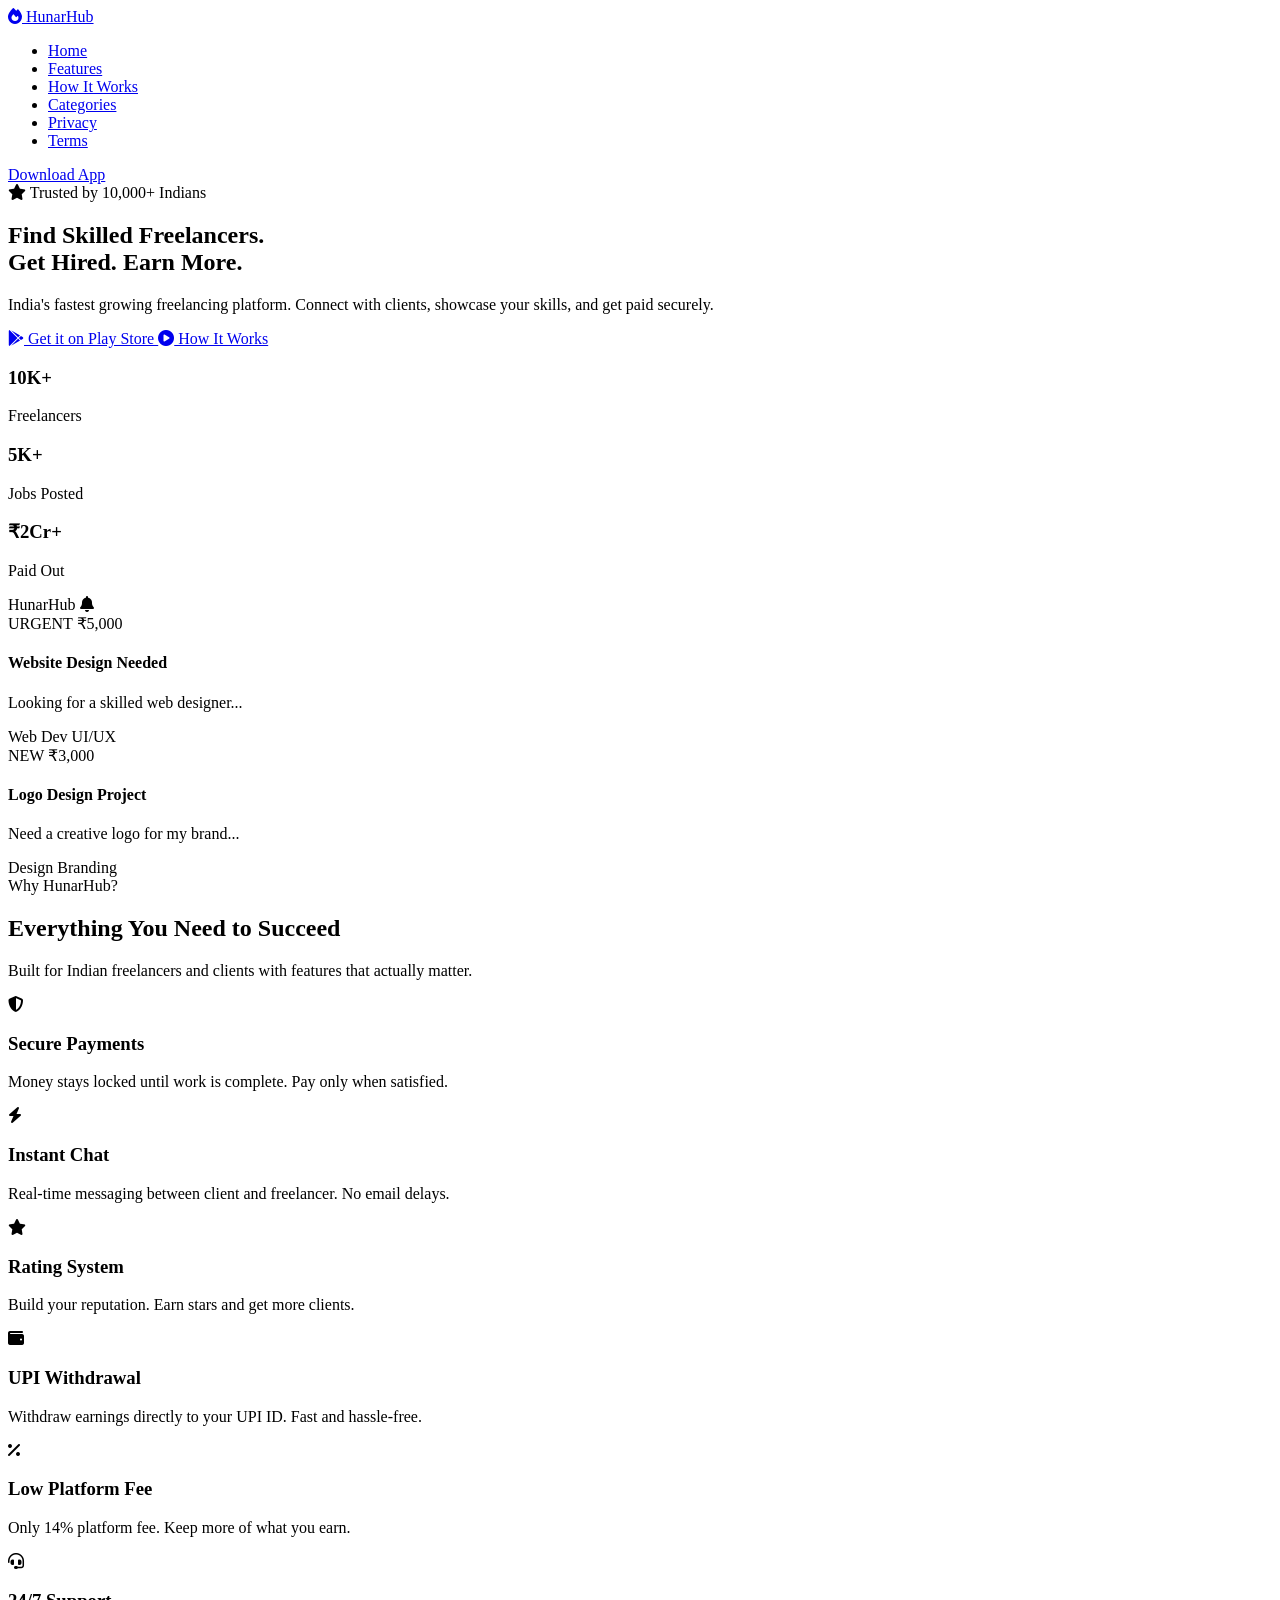
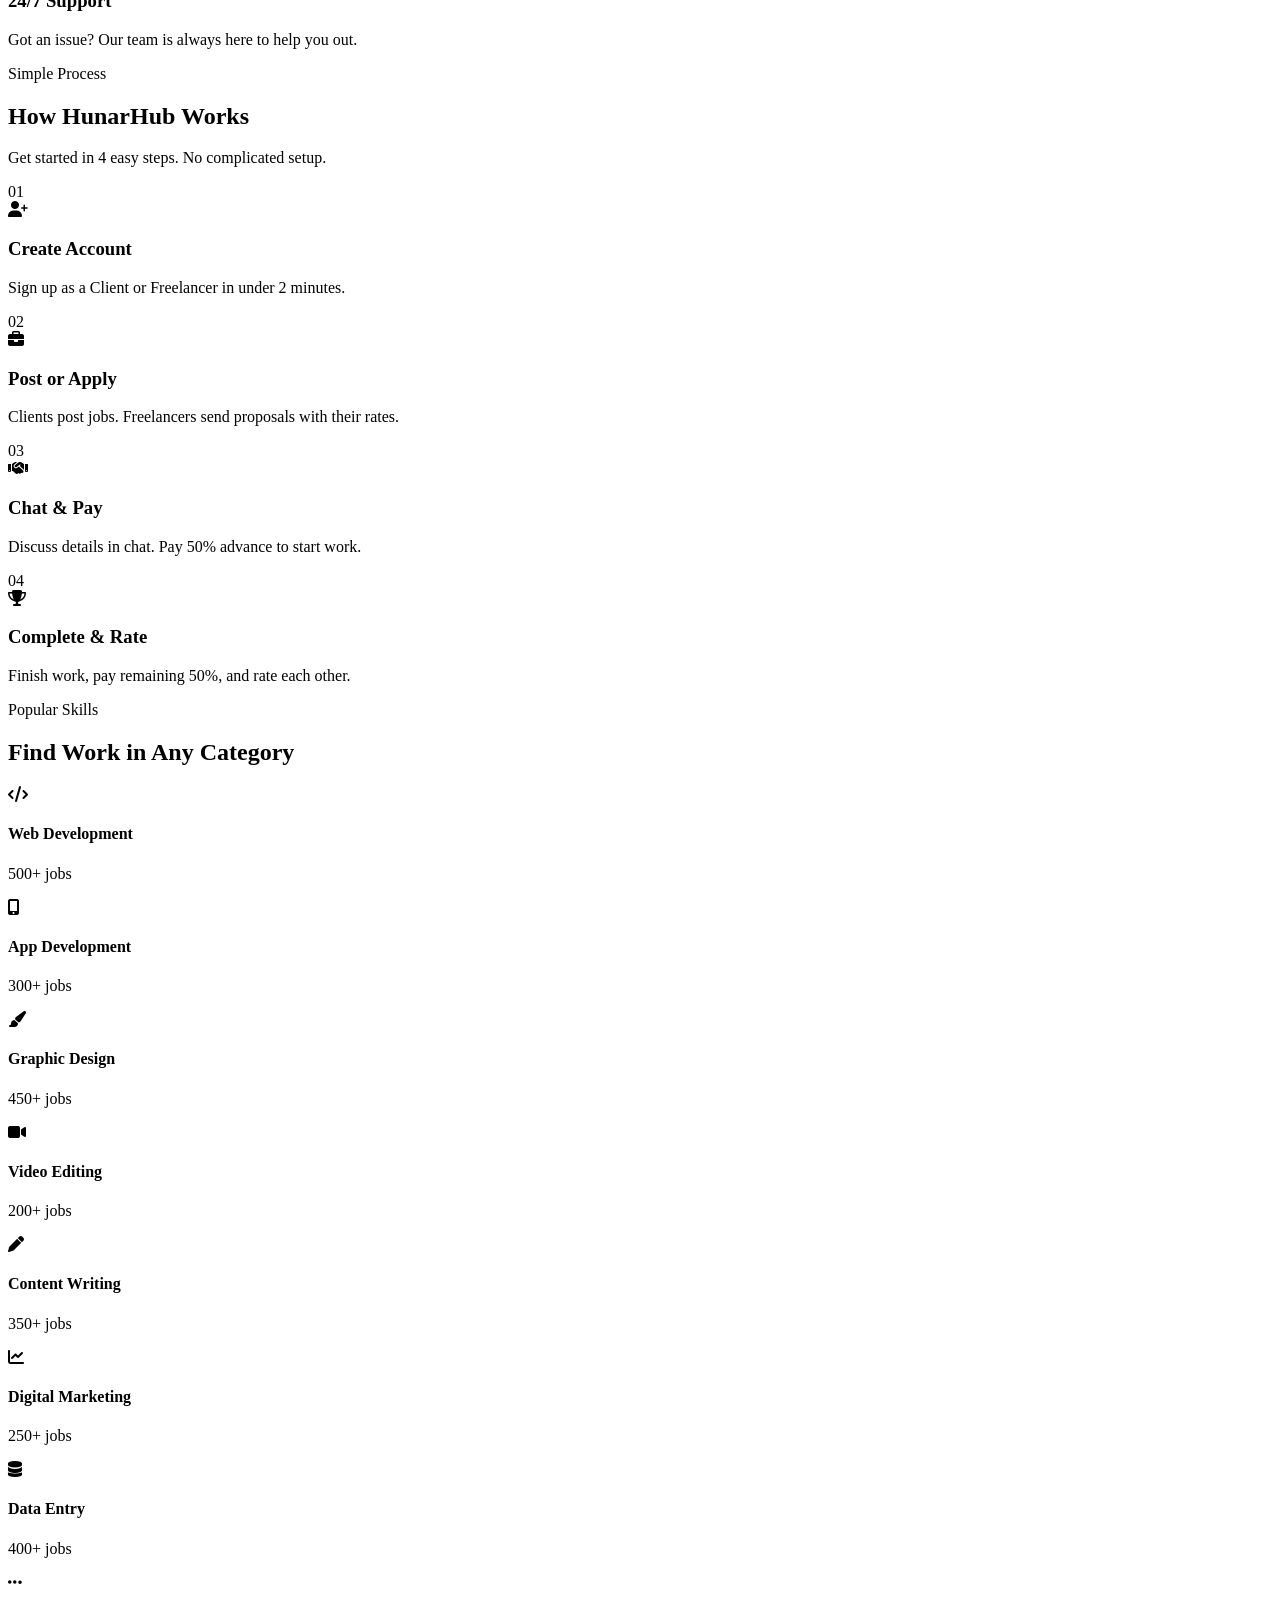
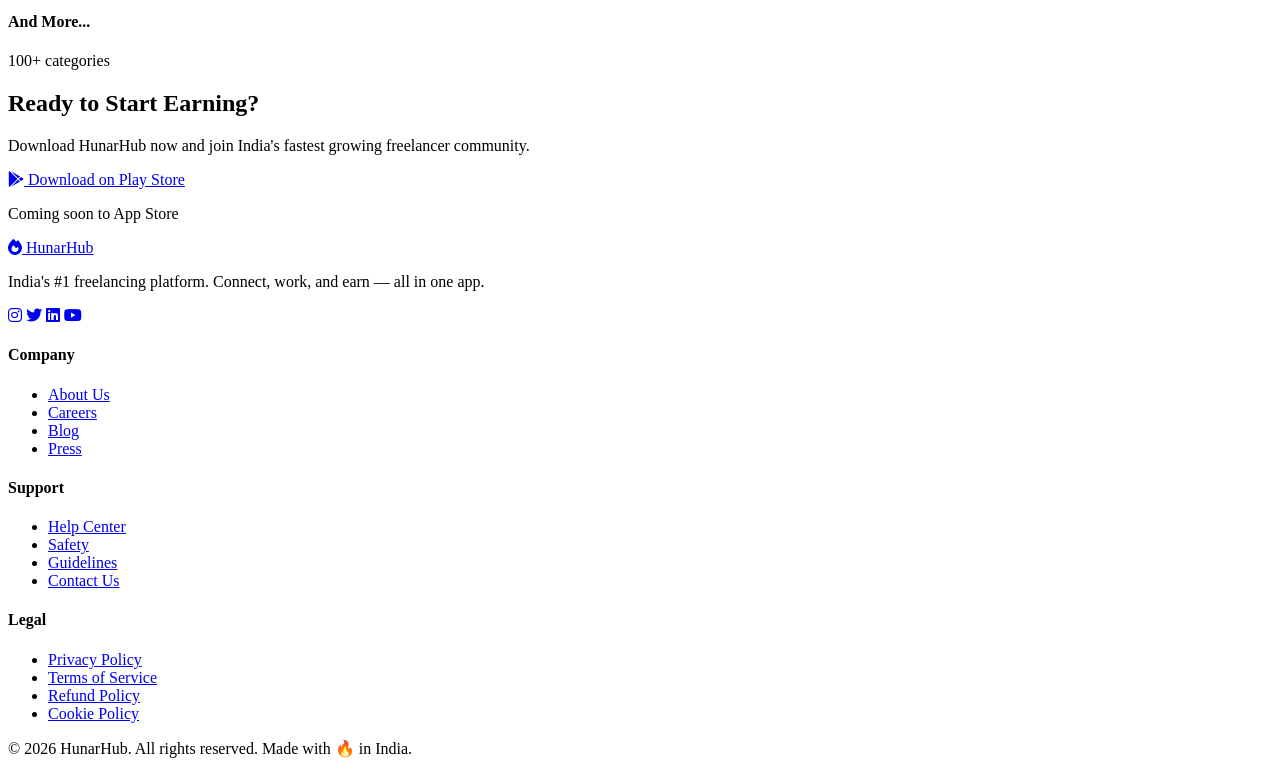
==== index.html @ efbfeac0 "a" ====
<!DOCTYPE html>
<html lang="en">
<head>
    <meta charset="UTF-8">
    <meta name="viewport" content="width=device-width, initial-scale=1.0">
    <title>HunarHub - India's #1 Freelancing Platform</title>
    <meta name="description" content="HunarHub - Find skilled freelancers or get hired. India's fastest growing freelancing marketplace.">
    <meta name="keywords" content="freelancing, hire freelancers, find work, India, jobs, skills">
    <link rel="icon" type="image/png" href="images/favicon.png">
    <link rel="stylesheet" href="css/style.css">
    <link href="https://fonts.googleapis.com/css2?family=Poppins:wght@300;400;500;600;700;800&display=swap" rel="stylesheet">
    <link rel="stylesheet" href="https://cdnjs.cloudflare.com/ajax/libs/font-awesome/6.4.0/css/all.min.css">
</head>
<body>
    <!-- Navigation -->
    <nav class="navbar">
        <div class="container">
            <a href="index.html" class="logo">
                <i class="fas fa-fire"></i>
                <span>HunarHub</span>
            </a>
            <ul class="nav-links">
                <li><a href="#home">Home</a></li>
                <li><a href="#features">Features</a></li>
                <li><a href="#how-it-works">How It Works</a></li>
                <li><a href="#categories">Categories</a></li>
                <li><a href="privacy.html">Privacy</a></li>
                <li><a href="terms.html">Terms</a></li>
            </ul>
            <div class="nav-buttons">
                <a href="#download" class="btn btn-primary">Download App</a>
            </div>
            <div class="hamburger">
                <span></span>
                <span></span>
                <span></span>
            </div>
        </div>
    </nav>

    <!-- Hero Section -->
    <section id="home" class="hero">
        <div class="container">
            <div class="hero-content">
                <div class="hero-badge">
                    <i class="fas fa-star"></i>
                    Trusted by 10,000+ Indians
                </div>
                <h1>Find Skilled Freelancers.<br><span class="gradient-text">Get Hired.</span> Earn More.</h1>
                <p class="hero-subtitle">India's fastest growing freelancing platform. Connect with clients, showcase your skills, and get paid securely.</p>
                <div class="hero-buttons">
                    <a href="#download" class="btn btn-primary btn-lg">
                        <i class="fab fa-google-play"></i>
                        Get it on Play Store
                    </a>
                    <a href="#how-it-works" class="btn btn-outline btn-lg">
                        <i class="fas fa-play-circle"></i>
                        How It Works
                    </a>
                </div>
                <div class="hero-stats">
                    <div class="stat">
                        <h3>10K+</h3>
                        <p>Freelancers</p>
                    </div>
                    <div class="stat">
                        <h3>5K+</h3>
                        <p>Jobs Posted</p>
                    </div>
                    <div class="stat">
                        <h3>₹2Cr+</h3>
                        <p>Paid Out</p>
                    </div>
                </div>
            </div>
            <div class="hero-image">
                <div class="phone-mockup">
                    <div class="phone-screen">
                        <div class="app-header">
                            <span>HunarHub</span>
                            <i class="fas fa-bell"></i>
                        </div>
                        <div class="app-card">
                            <div class="app-card-header">
                                <span class="badge urgent">URGENT</span>
                                <span class="price">₹5,000</span>
                            </div>
                            <h4>Website Design Needed</h4>
                            <p>Looking for a skilled web designer...</p>
                            <div class="app-tags">
                                <span>Web Dev</span>
                                <span>UI/UX</span>
                            </div>
                        </div>
                        <div class="app-card">
                            <div class="app-card-header">
                                <span class="badge">NEW</span>
                                <span class="price">₹3,000</span>
                            </div>
                            <h4>Logo Design Project</h4>
                            <p>Need a creative logo for my brand...</p>
                            <div class="app-tags">
                                <span>Design</span>
                                <span>Branding</span>
                            </div>
                        </div>
                    </div>
                </div>
            </div>
        </div>
        <div class="hero-bg-shapes">
            <div class="shape shape-1"></div>
            <div class="shape shape-2"></div>
            <div class="shape shape-3"></div>
        </div>
    </section>

    <!-- Features Section -->
    <section id="features" class="features">
        <div class="container">
            <div class="section-header">
                <span class="section-tag">Why HunarHub?</span>
                <h2>Everything You Need to <span class="gradient-text">Succeed</span></h2>
                <p>Built for Indian freelancers and clients with features that actually matter.</p>
            </div>
            <div class="features-grid">
                <div class="feature-card">
                    <div class="feature-icon">
                        <i class="fas fa-shield-alt"></i>
                    </div>
                    <h3>Secure Payments</h3>
                    <p>Money stays locked until work is complete. Pay only when satisfied.</p>
                </div>
                <div class="feature-card">
                    <div class="feature-icon">
                        <i class="fas fa-bolt"></i>
                    </div>
                    <h3>Instant Chat</h3>
                    <p>Real-time messaging between client and freelancer. No email delays.</p>
                </div>
                <div class="feature-card">
                    <div class="feature-icon">
                        <i class="fas fa-star"></i>
                    </div>
                    <h3>Rating System</h3>
                    <p>Build your reputation. Earn stars and get more clients.</p>
                </div>
                <div class="feature-card">
                    <div class="feature-icon">
                        <i class="fas fa-wallet"></i>
                    </div>
                    <h3>UPI Withdrawal</h3>
                    <p>Withdraw earnings directly to your UPI ID. Fast and hassle-free.</p>
                </div>
                <div class="feature-card">
                    <div class="feature-icon">
                        <i class="fas fa-percentage"></i>
                    </div>
                    <h3>Low Platform Fee</h3>
                    <p>Only 14% platform fee. Keep more of what you earn.</p>
                </div>
                <div class="feature-card">
                    <div class="feature-icon">
                        <i class="fas fa-headset"></i>
                    </div>
                    <h3>24/7 Support</h3>
                    <p>Got an issue? Our team is always here to help you out.</p>
                </div>
            </div>
        </div>
    </section>

    <!-- How It Works -->
    <section id="how-it-works" class="how-it-works">
        <div class="container">
            <div class="section-header">
                <span class="section-tag">Simple Process</span>
                <h2>How <span class="gradient-text">HunarHub</span> Works</h2>
                <p>Get started in 4 easy steps. No complicated setup.</p>
            </div>
            <div class="steps">
                <div class="step">
                    <div class="step-number">01</div>
                    <div class="step-content">
                        <div class="step-icon"><i class="fas fa-user-plus"></i></div>
                        <h3>Create Account</h3>
                        <p>Sign up as a Client or Freelancer in under 2 minutes.</p>
                    </div>
                </div>
                <div class="step">
                    <div class="step-number">02</div>
                    <div class="step-content">
                        <div class="step-icon"><i class="fas fa-briefcase"></i></div>
                        <h3>Post or Apply</h3>
                        <p>Clients post jobs. Freelancers send proposals with their rates.</p>
                    </div>
                </div>
                <div class="step">
                    <div class="step-number">03</div>
                    <div class="step-content">
                        <div class="step-icon"><i class="fas fa-handshake"></i></div>
                        <h3>Chat & Pay</h3>
                        <p>Discuss details in chat. Pay 50% advance to start work.</p>
                    </div>
                </div>
                <div class="step">
                    <div class="step-number">04</div>
                    <div class="step-content">
                        <div class="step-icon"><i class="fas fa-trophy"></i></div>
                        <h3>Complete & Rate</h3>
                        <p>Finish work, pay remaining 50%, and rate each other.</p>
                    </div>
                </div>
            </div>
        </div>
    </section>

    <!-- Categories -->
    <section id="categories" class="categories">
        <div class="container">
            <div class="section-header">
                <span class="section-tag">Popular Skills</span>
                <h2>Find Work in <span class="gradient-text">Any Category</span></h2>
            </div>
            <div class="categories-grid">
                <div class="category-card">
                    <i class="fas fa-code"></i>
                    <h4>Web Development</h4>
                    <p>500+ jobs</p>
                </div>
                <div class="category-card">
                    <i class="fas fa-mobile-alt"></i>
                    <h4>App Development</h4>
                    <p>300+ jobs</p>
                </div>
                <div class="category-card">
                    <i class="fas fa-paint-brush"></i>
                    <h4>Graphic Design</h4>
                    <p>450+ jobs</p>
                </div>
                <div class="category-card">
                    <i class="fas fa-video"></i>
                    <h4>Video Editing</h4>
                    <p>200+ jobs</p>
                </div>
                <div class="category-card">
                    <i class="fas fa-pen"></i>
                    <h4>Content Writing</h4>
                    <p>350+ jobs</p>
                </div>
                <div class="category-card">
                    <i class="fas fa-chart-line"></i>
                    <h4>Digital Marketing</h4>
                    <p>250+ jobs</p>
                </div>
                <div class="category-card">
                    <i class="fas fa-database"></i>
                    <h4>Data Entry</h4>
                    <p>400+ jobs</p>
                </div>
                <div class="category-card">
                    <i class="fas fa-ellipsis-h"></i>
                    <h4>And More...</h4>
                    <p>100+ categories</p>
                </div>
            </div>
        </div>
    </section>

    <!-- CTA Section -->
    <section id="download" class="cta">
        <div class="container">
            <div class="cta-content">
                <h2>Ready to Start Earning?</h2>
                <p>Download HunarHub now and join India's fastest growing freelancer community.</p>
                <a href="#" class="btn btn-white btn-lg">
                    <i class="fab fa-google-play"></i>
                    Download on Play Store
                </a>
                <p class="cta-note">Coming soon to App Store</p>
            </div>
        </div>
    </section>

    <!-- Footer -->
    <footer class="footer">
        <div class="container">
            <div class="footer-grid">
                <div class="footer-brand">
                    <a href="index.html" class="logo">
                        <i class="fas fa-fire"></i>
                        <span>HunarHub</span>
                    </a>
                    <p>India's #1 freelancing platform. Connect, work, and earn — all in one app.</p>
                    <div class="social-links">
                        <a href="#"><i class="fab fa-instagram"></i></a>
                        <a href="#"><i class="fab fa-twitter"></i></a>
                        <a href="#"><i class="fab fa-linkedin"></i></a>
                        <a href="#"><i class="fab fa-youtube"></i></a>
                    </div>
                </div>
                <div class="footer-links">
                    <h4>Company</h4>
                    <ul>
                        <li><a href="#">About Us</a></li>
                        <li><a href="#">Careers</a></li>
                        <li><a href="#">Blog</a></li>
                        <li><a href="#">Press</a></li>
                    </ul>
                </div>
                <div class="footer-links">
                    <h4>Support</h4>
                    <ul>
                        <li><a href="#">Help Center</a></li>
                        <li><a href="#">Safety</a></li>
                        <li><a href="#">Guidelines</a></li>
                        <li><a href="mailto:support@hunarhub.app">Contact Us</a></li>
                    </ul>
                </div>
                <div class="footer-links">
                    <h4>Legal</h4>
                    <ul>
                        <li><a href="privacy.html">Privacy Policy</a></li>
                        <li><a href="terms.html">Terms of Service</a></li>
                        <li><a href="#">Refund Policy</a></li>
                        <li><a href="#">Cookie Policy</a></li>
                    </ul>
                </div>
            </div>
            <div class="footer-bottom">
                <p>© 2026 HunarHub. All rights reserved. Made with 🔥 in India.</p>
            </div>
        </div>
    </footer>

    <script src="js/main.js"></script>
</body>
</html>
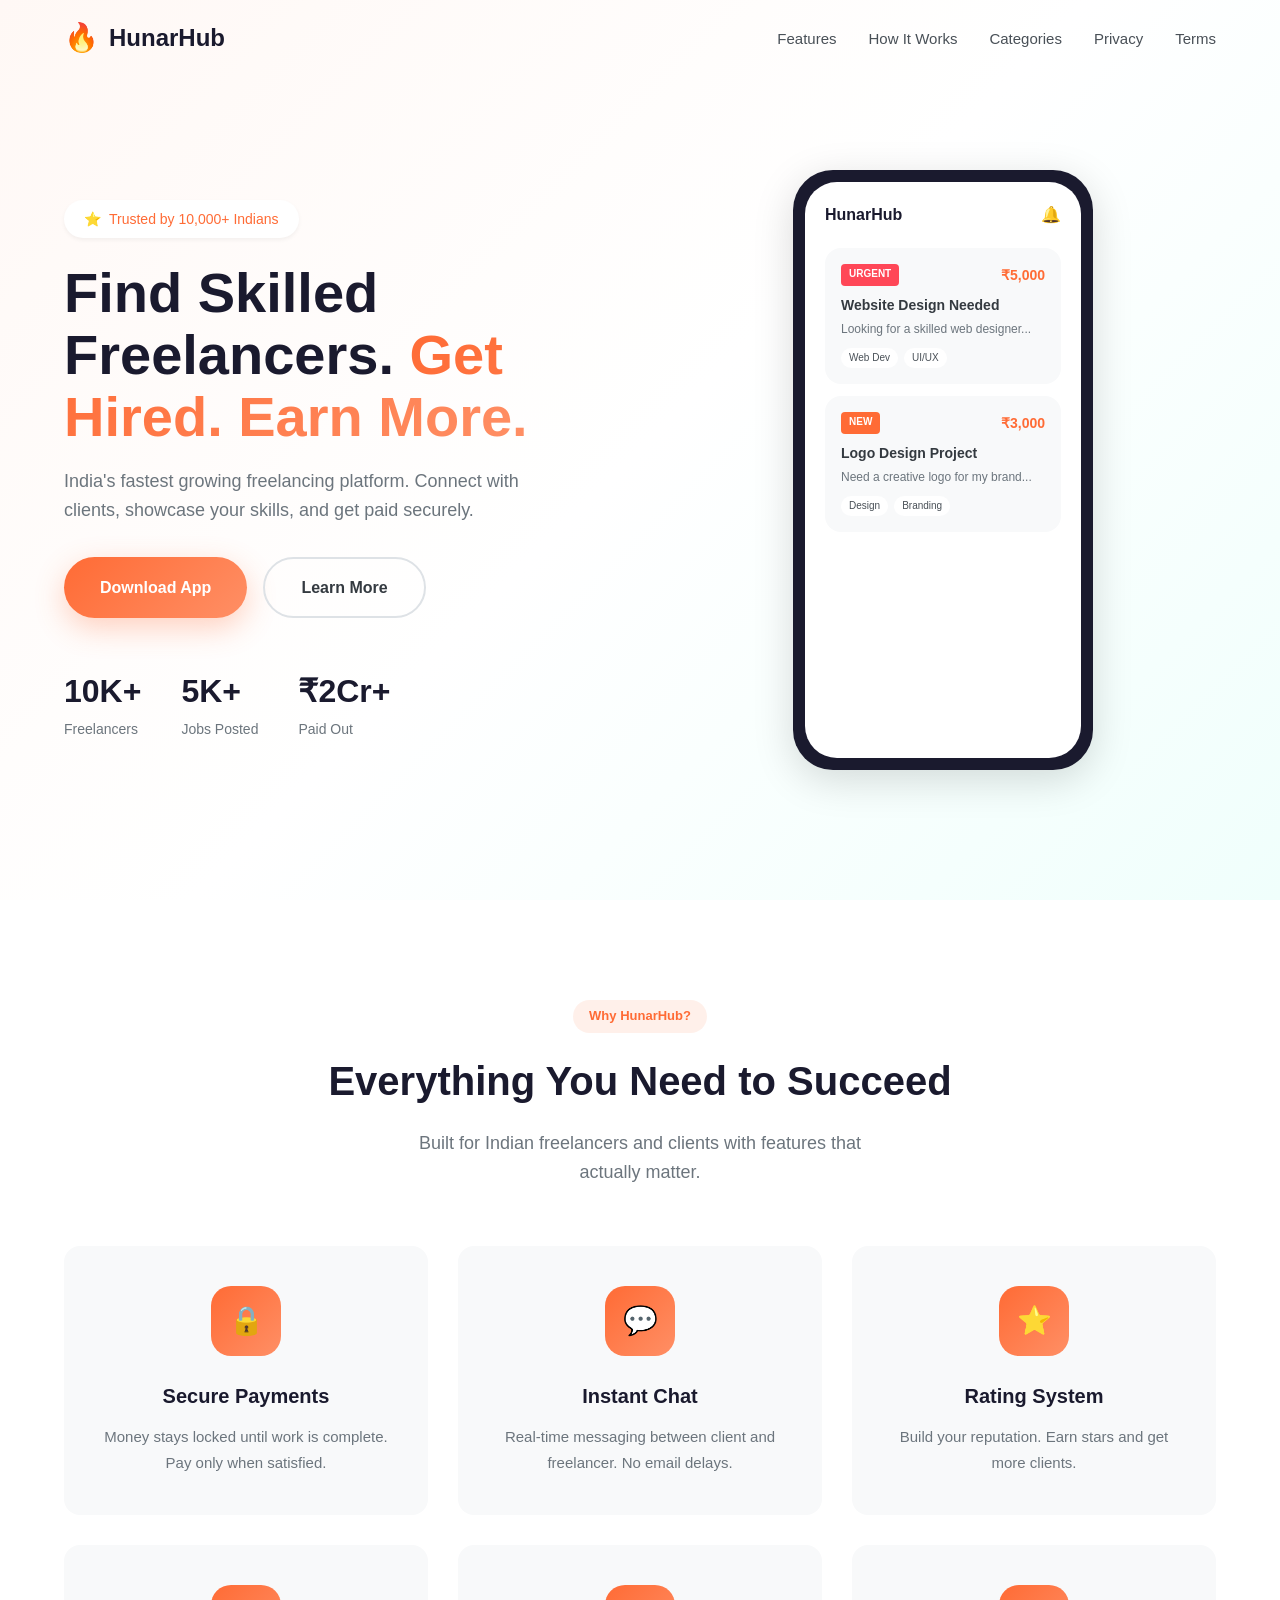
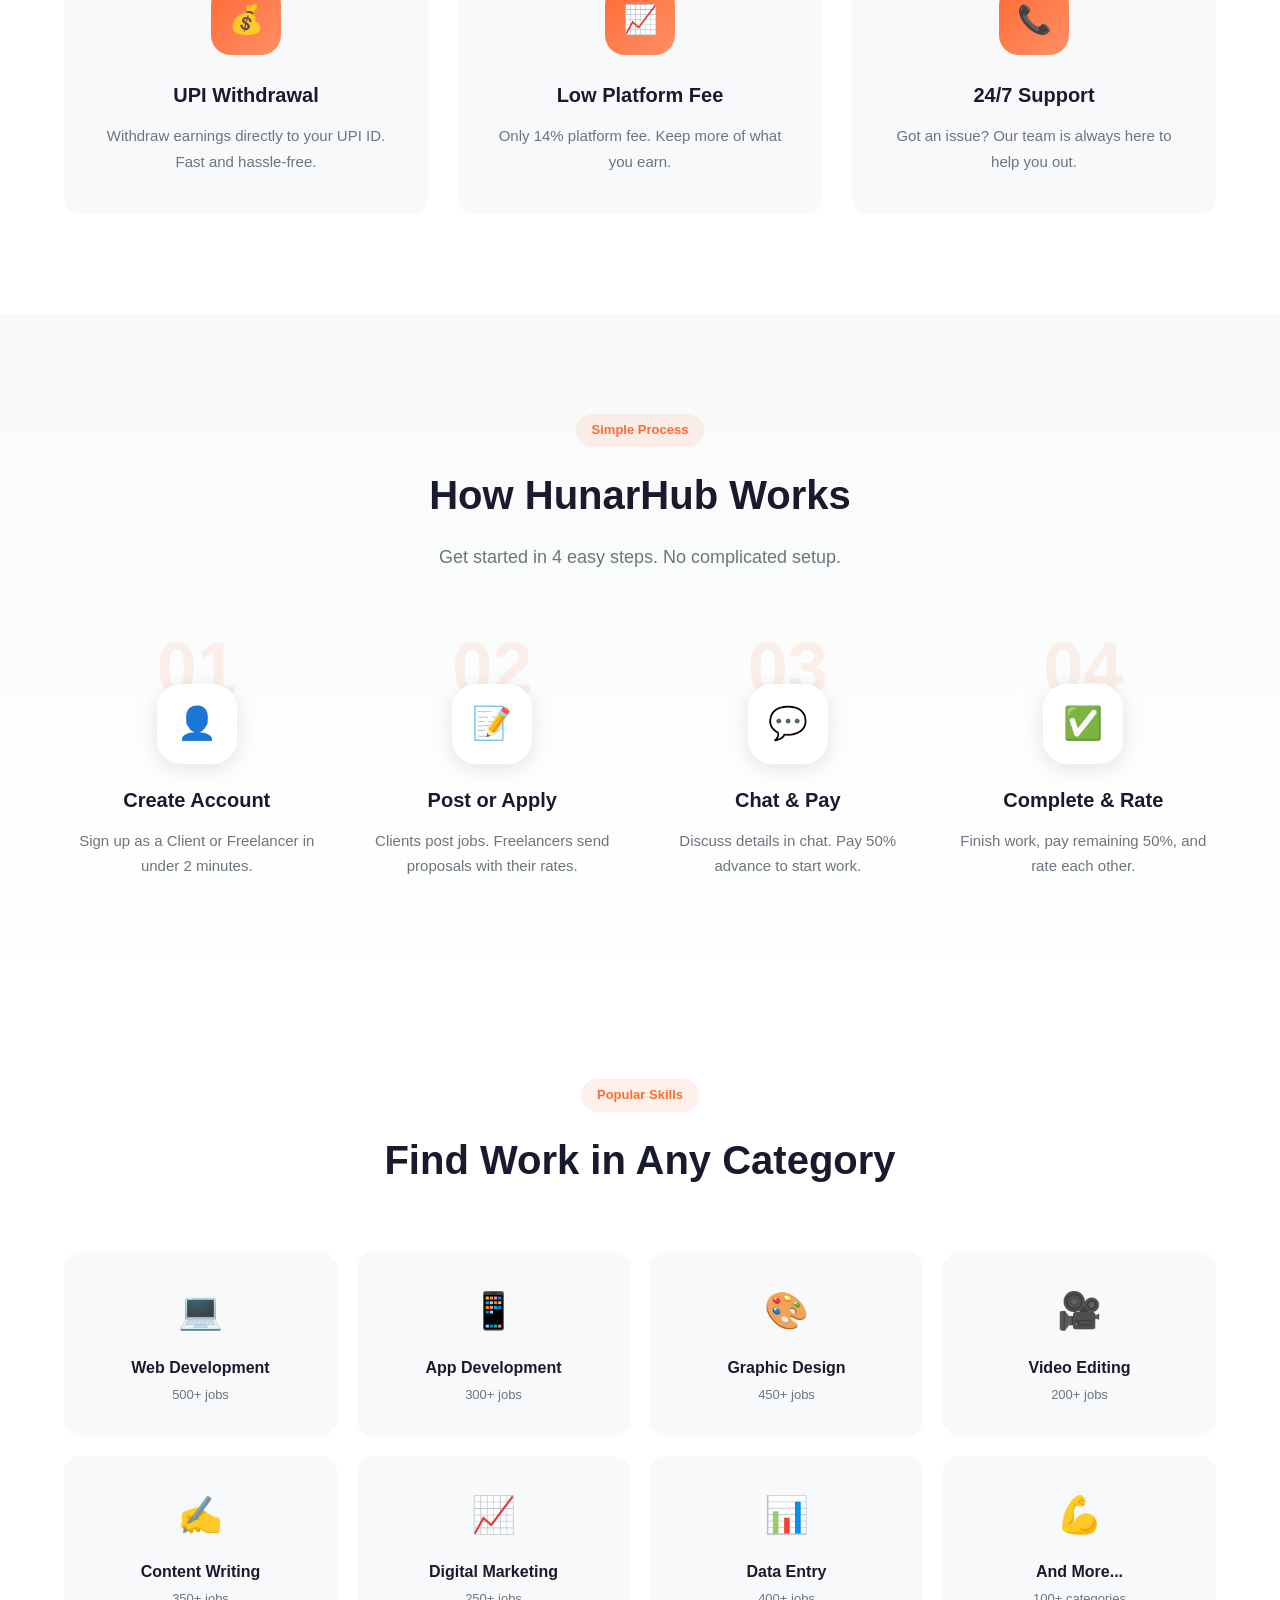
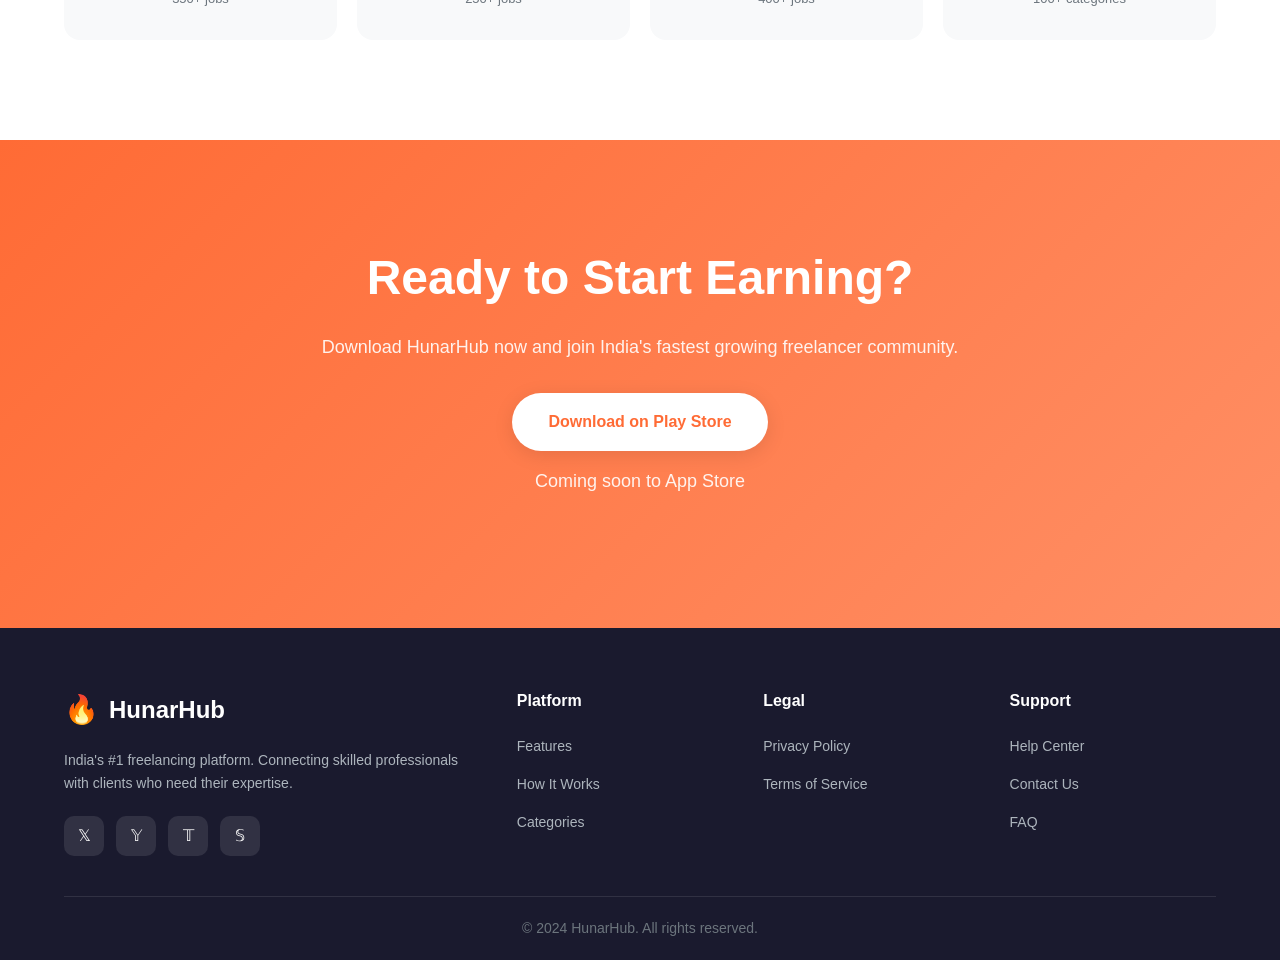
==== commit b00c1c06: "Fixed CSS and structure" ====
--- a/index.html
+++ b/index.html
@@ -4,32 +4,25 @@
     <meta charset="UTF-8">
     <meta name="viewport" content="width=device-width, initial-scale=1.0">
     <title>HunarHub - India's #1 Freelancing Platform</title>
-    <meta name="description" content="HunarHub - Find skilled freelancers or get hired. India's fastest growing freelancing marketplace.">
-    <meta name="keywords" content="freelancing, hire freelancers, find work, India, jobs, skills">
-    <link rel="icon" type="image/png" href="images/favicon.png">
+    <meta name="description" content="Find skilled freelancers or get hired on HunarHub. India's fastest growing freelancing platform with secure payments.">
     <link rel="stylesheet" href="css/style.css">
-    <link href="https://fonts.googleapis.com/css2?family=Poppins:wght@300;400;500;600;700;800&display=swap" rel="stylesheet">
     <link rel="stylesheet" href="https://cdnjs.cloudflare.com/ajax/libs/font-awesome/6.4.0/css/all.min.css">
 </head>
 <body>
     <!-- Navigation -->
     <nav class="navbar">
         <div class="container">
-            <a href="index.html" class="logo">
-                <i class="fas fa-fire"></i>
-                <span>HunarHub</span>
+            <a href="#" class="logo">
+                <span class="logo-icon">&#128293;</span>
+                HunarHub
             </a>
             <ul class="nav-links">
-                <li><a href="#home">Home</a></li>
                 <li><a href="#features">Features</a></li>
                 <li><a href="#how-it-works">How It Works</a></li>
                 <li><a href="#categories">Categories</a></li>
                 <li><a href="privacy.html">Privacy</a></li>
                 <li><a href="terms.html">Terms</a></li>
             </ul>
-            <div class="nav-buttons">
-                <a href="#download" class="btn btn-primary">Download App</a>
-            </div>
             <div class="hamburger">
                 <span></span>
                 <span></span>
@@ -39,24 +32,23 @@
     </nav>
 
     <!-- Hero Section -->
-    <section id="home" class="hero">
+    <section class="hero">
+        <div class="hero-bg-shapes">
+            <div class="shape shape-1"></div>
+            <div class="shape shape-2"></div>
+            <div class="shape shape-3"></div>
+        </div>
         <div class="container">
             <div class="hero-content">
                 <div class="hero-badge">
-                    <i class="fas fa-star"></i>
+                    <span class="star">&#11088;</span>
                     Trusted by 10,000+ Indians
                 </div>
-                <h1>Find Skilled Freelancers.<br><span class="gradient-text">Get Hired.</span> Earn More.</h1>
+                <h1>Find Skilled Freelancers. <span class="gradient-text">Get Hired. Earn More.</span></h1>
                 <p class="hero-subtitle">India's fastest growing freelancing platform. Connect with clients, showcase your skills, and get paid securely.</p>
                 <div class="hero-buttons">
-                    <a href="#download" class="btn btn-primary btn-lg">
-                        <i class="fab fa-google-play"></i>
-                        Get it on Play Store
-                    </a>
-                    <a href="#how-it-works" class="btn btn-outline btn-lg">
-                        <i class="fas fa-play-circle"></i>
-                        How It Works
-                    </a>
+                    <a href="#" class="btn btn-primary btn-lg">Download App</a>
+                    <a href="#how-it-works" class="btn btn-outline btn-lg">Learn More</a>
                 </div>
                 <div class="hero-stats">
                     <div class="stat">
@@ -68,7 +60,7 @@
                         <p>Jobs Posted</p>
                     </div>
                     <div class="stat">
-                        <h3>₹2Cr+</h3>
+                        <h3>&#8377;2Cr+</h3>
                         <p>Paid Out</p>
                     </div>
                 </div>
@@ -78,12 +70,12 @@
                     <div class="phone-screen">
                         <div class="app-header">
                             <span>HunarHub</span>
-                            <i class="fas fa-bell"></i>
+                            <span>&#128276;</span>
                         </div>
                         <div class="app-card">
                             <div class="app-card-header">
                                 <span class="badge urgent">URGENT</span>
-                                <span class="price">₹5,000</span>
+                                <span class="price">&#8377;5,000</span>
                             </div>
                             <h4>Website Design Needed</h4>
                             <p>Looking for a skilled web designer...</p>
@@ -95,7 +87,7 @@
                         <div class="app-card">
                             <div class="app-card-header">
                                 <span class="badge">NEW</span>
-                                <span class="price">₹3,000</span>
+                                <span class="price">&#8377;3,000</span>
                             </div>
                             <h4>Logo Design Project</h4>
                             <p>Need a creative logo for my brand...</p>
@@ -108,61 +100,44 @@
                 </div>
             </div>
         </div>
-        <div class="hero-bg-shapes">
-            <div class="shape shape-1"></div>
-            <div class="shape shape-2"></div>
-            <div class="shape shape-3"></div>
-        </div>
     </section>
 
     <!-- Features Section -->
-    <section id="features" class="features">
+    <section class="features" id="features">
         <div class="container">
             <div class="section-header">
                 <span class="section-tag">Why HunarHub?</span>
-                <h2>Everything You Need to <span class="gradient-text">Succeed</span></h2>
+                <h2>Everything You Need to Succeed</h2>
                 <p>Built for Indian freelancers and clients with features that actually matter.</p>
             </div>
             <div class="features-grid">
                 <div class="feature-card">
-                    <div class="feature-icon">
-                        <i class="fas fa-shield-alt"></i>
-                    </div>
+                    <div class="feature-icon">&#128274;</div>
                     <h3>Secure Payments</h3>
                     <p>Money stays locked until work is complete. Pay only when satisfied.</p>
                 </div>
                 <div class="feature-card">
-                    <div class="feature-icon">
-                        <i class="fas fa-bolt"></i>
-                    </div>
+                    <div class="feature-icon">&#128172;</div>
                     <h3>Instant Chat</h3>
                     <p>Real-time messaging between client and freelancer. No email delays.</p>
                 </div>
                 <div class="feature-card">
-                    <div class="feature-icon">
-                        <i class="fas fa-star"></i>
-                    </div>
+                    <div class="feature-icon">&#11088;</div>
                     <h3>Rating System</h3>
                     <p>Build your reputation. Earn stars and get more clients.</p>
                 </div>
                 <div class="feature-card">
-                    <div class="feature-icon">
-                        <i class="fas fa-wallet"></i>
-                    </div>
+                    <div class="feature-icon">&#128176;</div>
                     <h3>UPI Withdrawal</h3>
                     <p>Withdraw earnings directly to your UPI ID. Fast and hassle-free.</p>
                 </div>
                 <div class="feature-card">
-                    <div class="feature-icon">
-                        <i class="fas fa-percentage"></i>
-                    </div>
+                    <div class="feature-icon">&#128200;</div>
                     <h3>Low Platform Fee</h3>
                     <p>Only 14% platform fee. Keep more of what you earn.</p>
                 </div>
                 <div class="feature-card">
-                    <div class="feature-icon">
-                        <i class="fas fa-headset"></i>
-                    </div>
+                    <div class="feature-icon">&#128222;</div>
                     <h3>24/7 Support</h3>
                     <p>Got an issue? Our team is always here to help you out.</p>
                 </div>
@@ -171,18 +146,18 @@
     </section>
 
     <!-- How It Works -->
-    <section id="how-it-works" class="how-it-works">
+    <section class="how-it-works" id="how-it-works">
         <div class="container">
             <div class="section-header">
                 <span class="section-tag">Simple Process</span>
-                <h2>How <span class="gradient-text">HunarHub</span> Works</h2>
+                <h2>How HunarHub Works</h2>
                 <p>Get started in 4 easy steps. No complicated setup.</p>
             </div>
             <div class="steps">
                 <div class="step">
                     <div class="step-number">01</div>
                     <div class="step-content">
-                        <div class="step-icon"><i class="fas fa-user-plus"></i></div>
+                        <div class="step-icon">&#128100;</div>
                         <h3>Create Account</h3>
                         <p>Sign up as a Client or Freelancer in under 2 minutes.</p>
                     </div>
@@ -190,7 +165,7 @@
                 <div class="step">
                     <div class="step-number">02</div>
                     <div class="step-content">
-                        <div class="step-icon"><i class="fas fa-briefcase"></i></div>
+                        <div class="step-icon">&#128221;</div>
                         <h3>Post or Apply</h3>
                         <p>Clients post jobs. Freelancers send proposals with their rates.</p>
                     </div>
@@ -198,7 +173,7 @@
                 <div class="step">
                     <div class="step-number">03</div>
                     <div class="step-content">
-                        <div class="step-icon"><i class="fas fa-handshake"></i></div>
+                        <div class="step-icon">&#128172;</div>
                         <h3>Chat & Pay</h3>
                         <p>Discuss details in chat. Pay 50% advance to start work.</p>
                     </div>
@@ -206,7 +181,7 @@
                 <div class="step">
                     <div class="step-number">04</div>
                     <div class="step-content">
-                        <div class="step-icon"><i class="fas fa-trophy"></i></div>
+                        <div class="step-icon">&#9989;</div>
                         <h3>Complete & Rate</h3>
                         <p>Finish work, pay remaining 50%, and rate each other.</p>
                     </div>
@@ -216,50 +191,50 @@
     </section>
 
     <!-- Categories -->
-    <section id="categories" class="categories">
+    <section class="categories" id="categories">
         <div class="container">
             <div class="section-header">
                 <span class="section-tag">Popular Skills</span>
-                <h2>Find Work in <span class="gradient-text">Any Category</span></h2>
+                <h2>Find Work in Any Category</h2>
             </div>
             <div class="categories-grid">
                 <div class="category-card">
-                    <i class="fas fa-code"></i>
+                    <div class="cat-icon">&#128187;</div>
                     <h4>Web Development</h4>
                     <p>500+ jobs</p>
                 </div>
                 <div class="category-card">
-                    <i class="fas fa-mobile-alt"></i>
+                    <div class="cat-icon">&#128241;</div>
                     <h4>App Development</h4>
                     <p>300+ jobs</p>
                 </div>
                 <div class="category-card">
-                    <i class="fas fa-paint-brush"></i>
+                    <div class="cat-icon">&#127912;</div>
                     <h4>Graphic Design</h4>
                     <p>450+ jobs</p>
                 </div>
                 <div class="category-card">
-                    <i class="fas fa-video"></i>
+                    <div class="cat-icon">&#127909;</div>
                     <h4>Video Editing</h4>
                     <p>200+ jobs</p>
                 </div>
                 <div class="category-card">
-                    <i class="fas fa-pen"></i>
+                    <div class="cat-icon">&#9997;</div>
                     <h4>Content Writing</h4>
                     <p>350+ jobs</p>
                 </div>
                 <div class="category-card">
-                    <i class="fas fa-chart-line"></i>
+                    <div class="cat-icon">&#128200;</div>
                     <h4>Digital Marketing</h4>
                     <p>250+ jobs</p>
                 </div>
                 <div class="category-card">
-                    <i class="fas fa-database"></i>
+                    <div class="cat-icon">&#128202;</div>
                     <h4>Data Entry</h4>
                     <p>400+ jobs</p>
                 </div>
                 <div class="category-card">
-                    <i class="fas fa-ellipsis-h"></i>
+                    <div class="cat-icon">&#128170;</div>
                     <h4>And More...</h4>
                     <p>100+ categories</p>
                 </div>
@@ -268,15 +243,12 @@
     </section>
 
     <!-- CTA Section -->
-    <section id="download" class="cta">
+    <section class="cta">
         <div class="container">
             <div class="cta-content">
                 <h2>Ready to Start Earning?</h2>
                 <p>Download HunarHub now and join India's fastest growing freelancer community.</p>
-                <a href="#" class="btn btn-white btn-lg">
-                    <i class="fab fa-google-play"></i>
-                    Download on Play Store
-                </a>
+                <a href="#" class="btn btn-white btn-lg">Download on Play Store</a>
                 <p class="cta-note">Coming soon to App Store</p>
             </div>
         </div>
@@ -287,34 +259,24 @@
         <div class="container">
             <div class="footer-grid">
                 <div class="footer-brand">
-                    <a href="index.html" class="logo">
-                        <i class="fas fa-fire"></i>
-                        <span>HunarHub</span>
+                    <a href="#" class="logo">
+                        <span class="logo-icon">&#128293;</span>
+                        HunarHub
                     </a>
-                    <p>India's #1 freelancing platform. Connect, work, and earn — all in one app.</p>
+                    <p>India's #1 freelancing platform. Connecting skilled professionals with clients who need their expertise.</p>
                     <div class="social-links">
-                        <a href="#"><i class="fab fa-instagram"></i></a>
-                        <a href="#"><i class="fab fa-twitter"></i></a>
-                        <a href="#"><i class="fab fa-linkedin"></i></a>
-                        <a href="#"><i class="fab fa-youtube"></i></a>
+                        <a href="#">&#120143;</a>
+                        <a href="#">&#120144;</a>
+                        <a href="#">&#120139;</a>
+                        <a href="#">&#120138;</a>
                     </div>
                 </div>
                 <div class="footer-links">
-                    <h4>Company</h4>
+                    <h4>Platform</h4>
                     <ul>
-                        <li><a href="#">About Us</a></li>
-                        <li><a href="#">Careers</a></li>
-                        <li><a href="#">Blog</a></li>
-                        <li><a href="#">Press</a></li>
-                    </ul>
-                </div>
-                <div class="footer-links">
-                    <h4>Support</h4>
-                    <ul>
-                        <li><a href="#">Help Center</a></li>
-                        <li><a href="#">Safety</a></li>
-                        <li><a href="#">Guidelines</a></li>
-                        <li><a href="mailto:support@hunarhub.app">Contact Us</a></li>
+                        <li><a href="#features">Features</a></li>
+                        <li><a href="#how-it-works">How It Works</a></li>
+                        <li><a href="#categories">Categories</a></li>
                     </ul>
                 </div>
                 <div class="footer-links">
@@ -322,17 +284,33 @@
                     <ul>
                         <li><a href="privacy.html">Privacy Policy</a></li>
                         <li><a href="terms.html">Terms of Service</a></li>
-                        <li><a href="#">Refund Policy</a></li>
-                        <li><a href="#">Cookie Policy</a></li>
                     </ul>
                 </div>
+                <div class="footer-links">
+                    <h4>Support</h4>
+                    <ul>
+                        <li><a href="#">Help Center</a></li>
+                        <li><a href="#">Contact Us</a></li>
+                        <li><a href="#">FAQ</a></li>
+                    </ul>
+                </div>
             </div>
             <div class="footer-bottom">
-                <p>© 2026 HunarHub. All rights reserved. Made with 🔥 in India.</p>
+                <p>&copy; 2024 HunarHub. All rights reserved.</p>
             </div>
         </div>
     </footer>
 
-    <script src="js/main.js"></script>
+    <script>
+        // Navbar scroll effect
+        window.addEventListener('scroll', function() {
+            const navbar = document.querySelector('.navbar');
+            if (window.scrollY > 50) {
+                navbar.classList.add('navbar-solid');
+            } else {
+                navbar.classList.remove('navbar-solid');
+            }
+        });
+    </script>
 </body>
 </html>
--- a/css/style.css
+++ b/css/style.css
@@ -0,0 +1,871 @@
+* {
+    margin: 0;
+    padding: 0;
+    box-sizing: border-box;
+}
+
+:root {
+    --primary: #FF6B35;
+    --primary-dark: #E55A2B;
+    --secondary: #1A1A2E;
+    --accent: #00D9C0;
+    --white: #FFFFFF;
+    --gray-100: #F8F9FA;
+    --gray-200: #E9ECEF;
+    --gray-300: #DEE2E6;
+    --gray-400: #ADB5BD;
+    --gray-500: #6C757D;
+    --gray-600: #495057;
+    --gray-700: #343A40;
+    --gray-800: #212529;
+    --gradient: linear-gradient(135deg, #FF6B35 0%, #FF8F65 100%);
+    --shadow-sm: 0 2px 4px rgba(0,0,0,0.05);
+    --shadow-md: 0 4px 20px rgba(0,0,0,0.1);
+    --shadow-lg: 0 10px 40px rgba(0,0,0,0.15);
+    --shadow-primary: 0 10px 30px rgba(255,107,53,0.3);
+    --radius: 16px;
+    --radius-sm: 8px;
+    --transition: all 0.3s ease;
+}
+
+html {
+    scroll-behavior: smooth;
+}
+
+body {
+    font-family: 'Segoe UI', Tahoma, Geneva, Verdana, sans-serif;
+    color: var(--gray-700);
+    line-height: 1.6;
+    overflow-x: hidden;
+    background: var(--white);
+}
+
+.container {
+    max-width: 1200px;
+    margin: 0 auto;
+    padding: 0 24px;
+}
+
+/* ===== BUTTONS ===== */
+.btn {
+    display: inline-flex;
+    align-items: center;
+    gap: 8px;
+    padding: 12px 28px;
+    border-radius: 50px;
+    font-weight: 600;
+    font-size: 15px;
+    text-decoration: none;
+    border: none;
+    cursor: pointer;
+    transition: var(--transition);
+}
+
+.btn-primary {
+    background: var(--gradient);
+    color: var(--white);
+    box-shadow: var(--shadow-primary);
+}
+
+.btn-primary:hover {
+    transform: translateY(-2px);
+    box-shadow: 0 15px 35px rgba(255,107,53,0.4);
+}
+
+.btn-outline {
+    background: transparent;
+    color: var(--gray-700);
+    border: 2px solid var(--gray-300);
+}
+
+.btn-outline:hover {
+    border-color: var(--primary);
+    color: var(--primary);
+}
+
+.btn-white {
+    background: var(--white);
+    color: var(--primary);
+    box-shadow: var(--shadow-md);
+}
+
+.btn-white:hover {
+    transform: translateY(-2px);
+    box-shadow: var(--shadow-lg);
+}
+
+.btn-lg {
+    padding: 16px 36px;
+    font-size: 16px;
+}
+
+/* ===== NAVIGATION ===== */
+.navbar {
+    position: fixed;
+    top: 0;
+    left: 0;
+    right: 0;
+    z-index: 1000;
+    padding: 16px 0;
+    transition: var(--transition);
+    background: transparent;
+}
+
+.navbar-solid {
+    background: var(--white);
+    box-shadow: var(--shadow-sm);
+}
+
+.navbar .container {
+    display: flex;
+    align-items: center;
+    justify-content: space-between;
+}
+
+.logo {
+    display: flex;
+    align-items: center;
+    gap: 10px;
+    text-decoration: none;
+    font-size: 24px;
+    font-weight: 800;
+    color: var(--secondary);
+}
+
+.logo-icon {
+    color: var(--primary);
+    font-size: 28px;
+}
+
+.nav-links {
+    display: flex;
+    list-style: none;
+    gap: 32px;
+}
+
+.nav-links a {
+    text-decoration: none;
+    color: var(--gray-600);
+    font-weight: 500;
+    font-size: 15px;
+    transition: var(--transition);
+}
+
+.nav-links a:hover {
+    color: var(--primary);
+}
+
+.hamburger {
+    display: none;
+    flex-direction: column;
+    gap: 5px;
+    cursor: pointer;
+}
+
+.hamburger span {
+    width: 24px;
+    height: 2px;
+    background: var(--gray-700);
+    transition: var(--transition);
+}
+
+/* ===== HERO SECTION ===== */
+.hero {
+    min-height: 100vh;
+    display: flex;
+    align-items: center;
+    padding: 120px 0 80px;
+    position: relative;
+    overflow: hidden;
+    background: linear-gradient(135deg, #FFF8F5 0%, #FFFFFF 50%, #F0FFFC 100%);
+}
+
+.hero .container {
+    display: grid;
+    grid-template-columns: 1fr 1fr;
+    gap: 60px;
+    align-items: center;
+}
+
+.hero-badge {
+    display: inline-flex;
+    align-items: center;
+    gap: 8px;
+    background: var(--white);
+    padding: 8px 20px;
+    border-radius: 50px;
+    font-size: 14px;
+    font-weight: 500;
+    color: var(--primary);
+    box-shadow: var(--shadow-sm);
+    margin-bottom: 24px;
+}
+
+.hero-badge .star {
+    color: #FFD700;
+}
+
+.hero h1 {
+    font-size: 56px;
+    font-weight: 800;
+    line-height: 1.1;
+    color: var(--secondary);
+    margin-bottom: 20px;
+}
+
+.gradient-text {
+    background: var(--gradient);
+    -webkit-background-clip: text;
+    -webkit-text-fill-color: transparent;
+    background-clip: text;
+}
+
+.hero-subtitle {
+    font-size: 18px;
+    color: var(--gray-500);
+    margin-bottom: 32px;
+    max-width: 480px;
+}
+
+.hero-buttons {
+    display: flex;
+    gap: 16px;
+    margin-bottom: 48px;
+    flex-wrap: wrap;
+}
+
+.hero-stats {
+    display: flex;
+    gap: 40px;
+}
+
+.hero-stats .stat h3 {
+    font-size: 32px;
+    font-weight: 800;
+    color: var(--secondary);
+}
+
+.hero-stats .stat p {
+    font-size: 14px;
+    color: var(--gray-500);
+}
+
+/* Phone Mockup */
+.hero-image {
+    display: flex;
+    justify-content: center;
+}
+
+.phone-mockup {
+    width: 300px;
+    height: 600px;
+    background: var(--secondary);
+    border-radius: 40px;
+    padding: 12px;
+    box-shadow: var(--shadow-lg);
+    position: relative;
+    animation: float 6s ease-in-out infinite;
+}
+
+.phone-screen {
+    width: 100%;
+    height: 100%;
+    background: var(--white);
+    border-radius: 32px;
+    padding: 20px;
+    overflow: hidden;
+}
+
+.app-header {
+    display: flex;
+    justify-content: space-between;
+    align-items: center;
+    margin-bottom: 20px;
+    font-weight: 700;
+    color: var(--secondary);
+}
+
+.app-card {
+    background: var(--gray-100);
+    border-radius: 16px;
+    padding: 16px;
+    margin-bottom: 12px;
+}
+
+.app-card-header {
+    display: flex;
+    justify-content: space-between;
+    margin-bottom: 8px;
+}
+
+.app-card .badge {
+    background: var(--primary);
+    color: var(--white);
+    padding: 2px 8px;
+    border-radius: 4px;
+    font-size: 10px;
+    font-weight: 600;
+}
+
+.app-card .badge.urgent {
+    background: #FF4757;
+}
+
+.app-card .price {
+    color: var(--primary);
+    font-weight: 700;
+    font-size: 14px;
+}
+
+.app-card h4 {
+    font-size: 14px;
+    margin-bottom: 4px;
+}
+
+.app-card p {
+    font-size: 12px;
+    color: var(--gray-500);
+    margin-bottom: 8px;
+}
+
+.app-tags {
+    display: flex;
+    gap: 6px;
+}
+
+.app-tags span {
+    background: var(--white);
+    padding: 2px 8px;
+    border-radius: 12px;
+    font-size: 10px;
+    color: var(--gray-600);
+}
+
+/* Background Shapes */
+.hero-bg-shapes {
+    position: absolute;
+    top: 0;
+    left: 0;
+    right: 0;
+    bottom: 0;
+    pointer-events: none;
+    z-index: -1;
+}
+
+.shape {
+    position: absolute;
+    border-radius: 50%;
+    filter: blur(80px);
+    opacity: 0.4;
+}
+
+.shape-1 {
+    width: 400px;
+    height: 400px;
+    background: var(--primary);
+    top: -100px;
+    right: -100px;
+}
+
+.shape-2 {
+    width: 300px;
+    height: 300px;
+    background: var(--accent);
+    bottom: 100px;
+    left: -100px;
+}
+
+.shape-3 {
+    width: 200px;
+    height: 200px;
+    background: #FFD700;
+    top: 50%;
+    left: 30%;
+    opacity: 0.2;
+}
+
+/* ===== SECTION STYLES ===== */
+.section-header {
+    text-align: center;
+    margin-bottom: 60px;
+}
+
+.section-tag {
+    display: inline-block;
+    background: rgba(255,107,53,0.1);
+    color: var(--primary);
+    padding: 6px 16px;
+    border-radius: 20px;
+    font-size: 13px;
+    font-weight: 600;
+    margin-bottom: 16px;
+}
+
+.section-header h2 {
+    font-size: 40px;
+    font-weight: 800;
+    color: var(--secondary);
+    margin-bottom: 16px;
+}
+
+.section-header p {
+    font-size: 18px;
+    color: var(--gray-500);
+    max-width: 500px;
+    margin: 0 auto;
+}
+
+/* ===== FEATURES ===== */
+.features {
+    padding: 100px 0;
+    background: var(--white);
+}
+
+.features-grid {
+    display: grid;
+    grid-template-columns: repeat(3, 1fr);
+    gap: 30px;
+}
+
+.feature-card {
+    background: var(--gray-100);
+    padding: 40px 30px;
+    border-radius: var(--radius);
+    text-align: center;
+    transition: var(--transition);
+}
+
+.feature-card:hover {
+    transform: translateY(-8px);
+    box-shadow: var(--shadow-lg);
+    background: var(--white);
+}
+
+.feature-icon {
+    width: 70px;
+    height: 70px;
+    background: var(--gradient);
+    border-radius: 20px;
+    display: flex;
+    align-items: center;
+    justify-content: center;
+    margin: 0 auto 24px;
+    font-size: 28px;
+    color: var(--white);
+}
+
+.feature-card h3 {
+    font-size: 20px;
+    font-weight: 700;
+    margin-bottom: 12px;
+    color: var(--secondary);
+}
+
+.feature-card p {
+    font-size: 15px;
+    color: var(--gray-500);
+    line-height: 1.7;
+}
+
+/* ===== HOW IT WORKS ===== */
+.how-it-works {
+    padding: 100px 0;
+    background: linear-gradient(180deg, var(--gray-100) 0%, var(--white) 100%);
+}
+
+.steps {
+    display: grid;
+    grid-template-columns: repeat(4, 1fr);
+    gap: 30px;
+}
+
+.step {
+    position: relative;
+    text-align: center;
+}
+
+.step-number {
+    font-size: 72px;
+    font-weight: 800;
+    color: rgba(255,107,53,0.1);
+    line-height: 1;
+    margin-bottom: -20px;
+}
+
+.step-content {
+    position: relative;
+    z-index: 1;
+}
+
+.step-icon {
+    width: 80px;
+    height: 80px;
+    background: var(--white);
+    border-radius: 24px;
+    display: flex;
+    align-items: center;
+    justify-content: center;
+    margin: 0 auto 20px;
+    box-shadow: var(--shadow-md);
+    font-size: 32px;
+    color: var(--primary);
+}
+
+.step h3 {
+    font-size: 20px;
+    font-weight: 700;
+    margin-bottom: 12px;
+    color: var(--secondary);
+}
+
+.step p {
+    font-size: 15px;
+    color: var(--gray-500);
+    line-height: 1.7;
+}
+
+/* ===== CATEGORIES ===== */
+.categories {
+    padding: 100px 0;
+    background: var(--white);
+}
+
+.categories-grid {
+    display: grid;
+    grid-template-columns: repeat(4, 1fr);
+    gap: 20px;
+}
+
+.category-card {
+    background: var(--gray-100);
+    padding: 30px 20px;
+    border-radius: var(--radius);
+    text-align: center;
+    transition: var(--transition);
+    cursor: pointer;
+}
+
+.category-card:hover {
+    background: var(--gradient);
+    transform: translateY(-4px);
+    box-shadow: var(--shadow-primary);
+}
+
+.category-card:hover .cat-icon,
+.category-card:hover h4,
+.category-card:hover p {
+    color: var(--white);
+}
+
+.cat-icon {
+    font-size: 36px;
+    color: var(--primary);
+    margin-bottom: 16px;
+    transition: var(--transition);
+}
+
+.category-card h4 {
+    font-size: 16px;
+    font-weight: 600;
+    margin-bottom: 4px;
+    color: var(--secondary);
+    transition: var(--transition);
+}
+
+.category-card p {
+    font-size: 13px;
+    color: var(--gray-500);
+    transition: var(--transition);
+}
+
+/* ===== CTA SECTION ===== */
+.cta {
+    padding: 100px 0;
+    background: var(--gradient);
+    text-align: center;
+}
+
+.cta-content h2 {
+    font-size: 48px;
+    font-weight: 800;
+    color: var(--white);
+    margin-bottom: 16px;
+}
+
+.cta-content p {
+    font-size: 18px;
+    color: rgba(255,255,255,0.9);
+    margin-bottom: 32px;
+}
+
+.cta-note {
+    font-size: 14px;
+    color: rgba(255,255,255,0.7);
+    margin-top: 16px;
+}
+
+/* ===== FOOTER ===== */
+.footer {
+    background: var(--secondary);
+    color: var(--white);
+    padding: 60px 0 20px;
+}
+
+.footer-grid {
+    display: grid;
+    grid-template-columns: 2fr 1fr 1fr 1fr;
+    gap: 40px;
+    margin-bottom: 40px;
+}
+
+.footer-brand .logo {
+    color: var(--white);
+    margin-bottom: 16px;
+}
+
+.footer-brand p {
+    color: var(--gray-400);
+    font-size: 14px;
+    line-height: 1.7;
+    margin-bottom: 20px;
+}
+
+.social-links {
+    display: flex;
+    gap: 12px;
+}
+
+.social-links a {
+    width: 40px;
+    height: 40px;
+    background: rgba(255,255,255,0.1);
+    border-radius: 10px;
+    display: flex;
+    align-items: center;
+    justify-content: center;
+    color: var(--white);
+    text-decoration: none;
+    transition: var(--transition);
+}
+
+.social-links a:hover {
+    background: var(--primary);
+    transform: translateY(-2px);
+}
+
+.footer-links h4 {
+    font-size: 16px;
+    font-weight: 600;
+    margin-bottom: 20px;
+    color: var(--white);
+}
+
+.footer-links ul {
+    list-style: none;
+}
+
+.footer-links li {
+    margin-bottom: 12px;
+}
+
+.footer-links a {
+    color: var(--gray-400);
+    text-decoration: none;
+    font-size: 14px;
+    transition: var(--transition);
+}
+
+.footer-links a:hover {
+    color: var(--primary);
+}
+
+.footer-bottom {
+    border-top: 1px solid rgba(255,255,255,0.1);
+    padding-top: 20px;
+    text-align: center;
+}
+
+.footer-bottom p {
+    color: var(--gray-500);
+    font-size: 14px;
+}
+
+/* ===== LEGAL PAGES ===== */
+.legal-page {
+    background: var(--gray-100);
+}
+
+.legal-content {
+    padding: 140px 0 60px;
+}
+
+.legal-header {
+    text-align: center;
+    margin-bottom: 60px;
+}
+
+.legal-header h1 {
+    font-size: 48px;
+    font-weight: 800;
+    color: var(--secondary);
+    margin: 16px 0;
+}
+
+.last-updated {
+    color: var(--gray-500);
+    font-size: 14px;
+}
+
+.legal-body {
+    max-width: 800px;
+    margin: 0 auto;
+    background: var(--white);
+    border-radius: var(--radius);
+    padding: 50px;
+    box-shadow: var(--shadow-md);
+}
+
+.legal-section {
+    margin-bottom: 40px;
+}
+
+.legal-section:last-child {
+    margin-bottom: 0;
+}
+
+.legal-section h2 {
+    font-size: 24px;
+    font-weight: 700;
+    color: var(--secondary);
+    margin-bottom: 16px;
+    display: flex;
+    align-items: center;
+    gap: 12px;
+}
+
+.legal-section h2 .section-icon {
+    color: var(--primary);
+}
+
+.legal-section h3 {
+    font-size: 18px;
+    font-weight: 600;
+    color: var(--gray-700);
+    margin: 20px 0 12px;
+}
+
+.legal-section p {
+    color: var(--gray-600);
+    margin-bottom: 12px;
+    line-height: 1.8;
+}
+
+.legal-section ul {
+    margin-left: 20px;
+    color: var(--gray-600);
+}
+
+.legal-section li {
+    margin-bottom: 8px;
+    line-height: 1.7;
+}
+
+.legal-section a {
+    color: var(--primary);
+    text-decoration: none;
+}
+
+.legal-section a:hover {
+    text-decoration: underline;
+}
+
+/* ===== RESPONSIVE ===== */
+@media (max-width: 1024px) {
+    .hero .container {
+        grid-template-columns: 1fr;
+        text-align: center;
+    }
+
+    .hero-subtitle {
+        margin: 0 auto 32px;
+    }
+
+    .hero-buttons {
+        justify-content: center;
+    }
+
+    .hero-stats {
+        justify-content: center;
+    }
+
+    .hero-image {
+        display: none;
+    }
+
+    .features-grid {
+        grid-template-columns: repeat(2, 1fr);
+    }
+
+    .steps {
+        grid-template-columns: repeat(2, 1fr);
+    }
+
+    .categories-grid {
+        grid-template-columns: repeat(2, 1fr);
+    }
+
+    .footer-grid {
+        grid-template-columns: repeat(2, 1fr);
+    }
+}
+
+@media (max-width: 768px) {
+    .nav-links,
+    .nav-buttons {
+        display: none;
+    }
+
+    .hamburger {
+        display: flex;
+    }
+
+    .hero {
+        padding: 100px 0 60px;
+    }
+
+    .hero h1 {
+        font-size: 36px;
+    }
+
+    .section-header h2 {
+        font-size: 28px;
+    }
+
+    .features-grid,
+    .steps,
+    .categories-grid {
+        grid-template-columns: 1fr;
+    }
+
+    .footer-grid {
+        grid-template-columns: 1fr;
+    }
+
+    .legal-body {
+        padding: 30px 20px;
+    }
+
+    .legal-header h1 {
+        font-size: 32px;
+    }
+
+    .cta-content h2 {
+        font-size: 32px;
+    }
+}
+
+/* ===== ANIMATIONS ===== */
+@keyframes float {
+    0%, 100% { transform: translateY(0); }
+    50% { transform: translateY(-10px); }
+}
